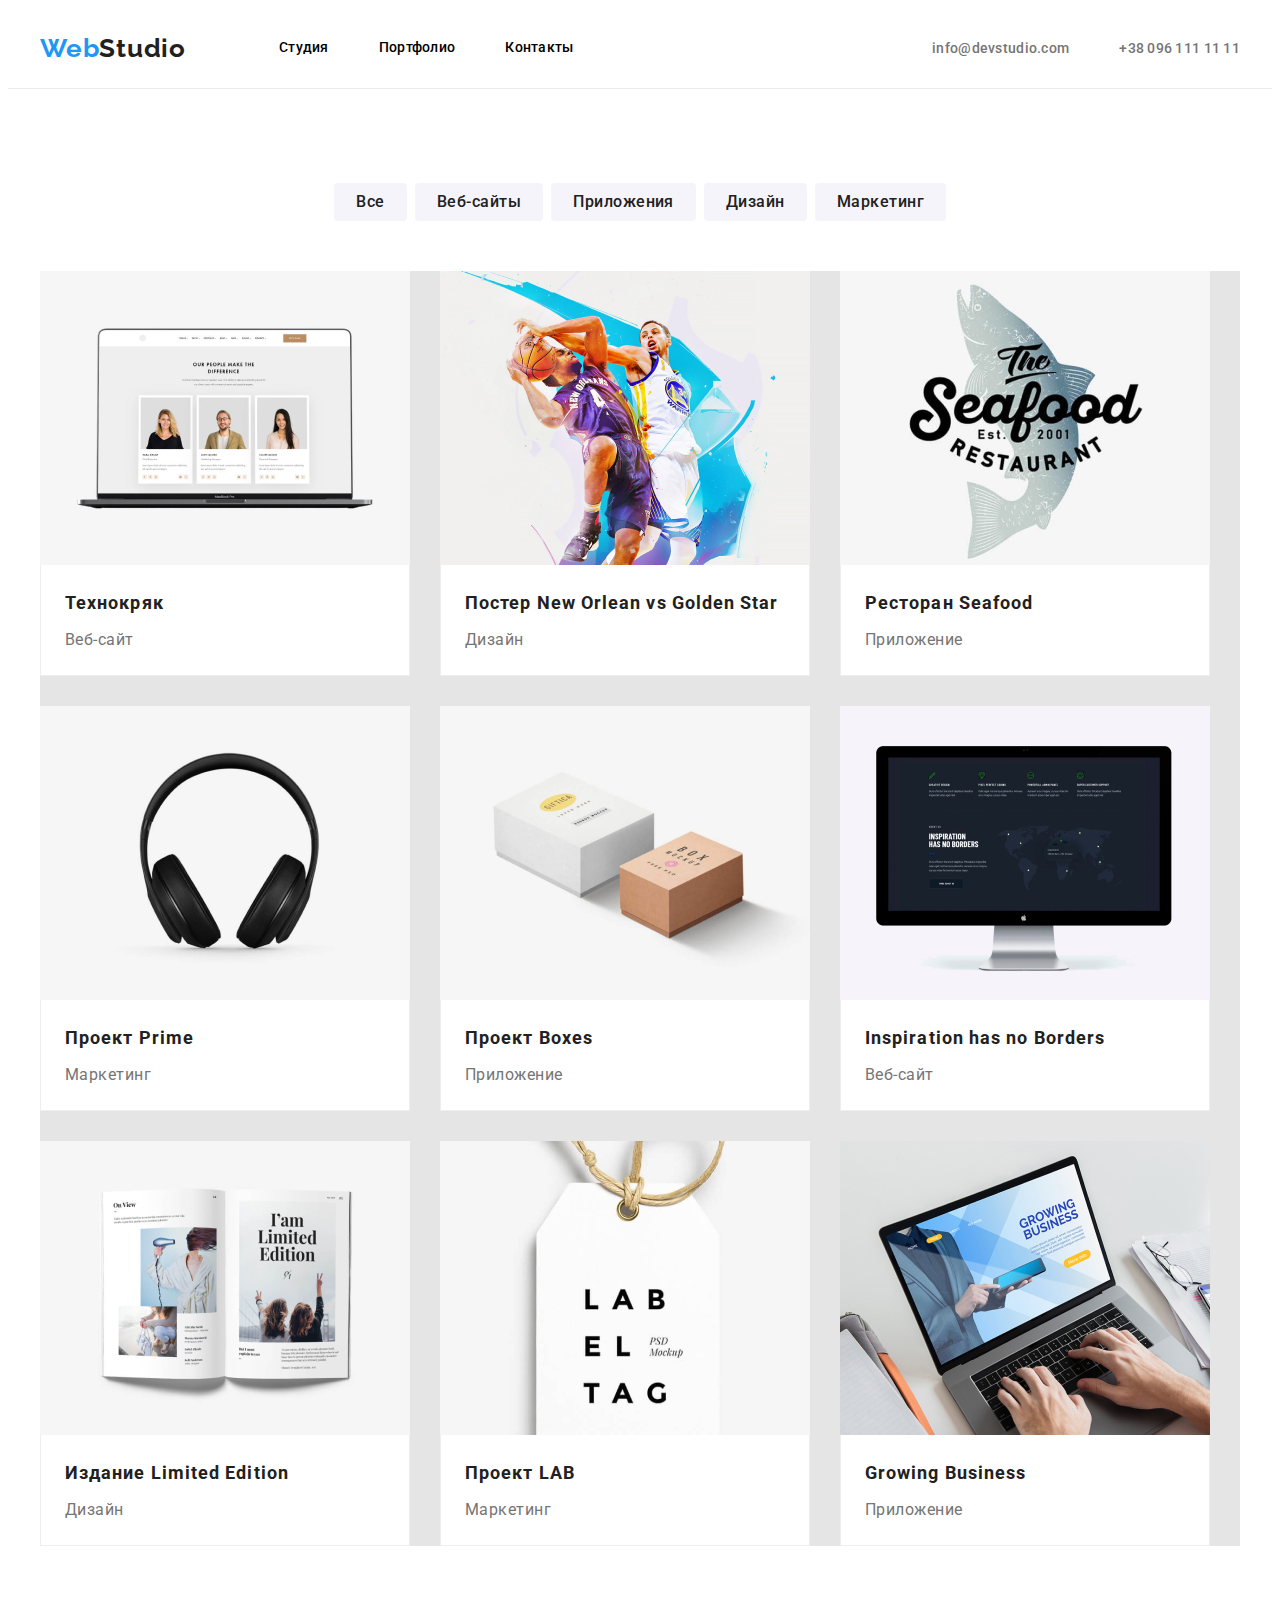
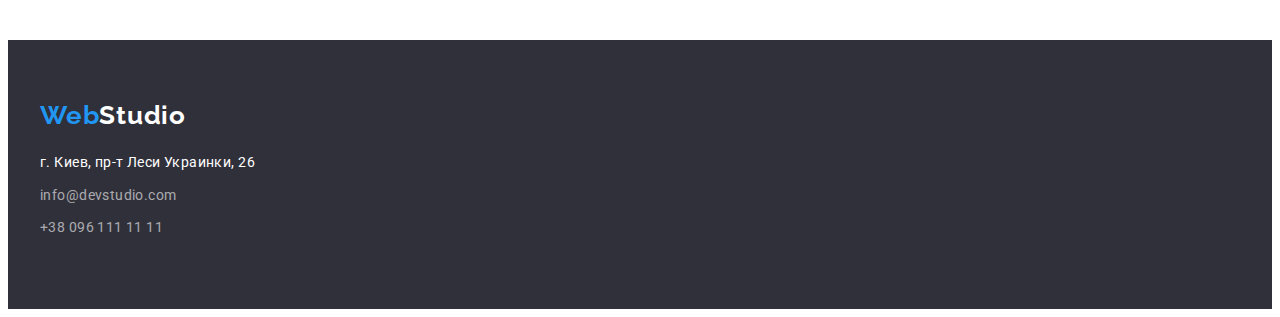
==== portfolio.html @ f7d84d04 "hw4" ====
<!DOCTYPE html>
<html lang="en">
<head>
    <meta charset="UTF-8">
    <meta http-equiv="X-UA-Compatible" content="IE=edge">
    <meta name="viewport" content="width=device-width, initial-scale=1.0">
    <title>Document</title>
    <link rel="preconnect" href="https://fonts.googleapis.com">
    <link rel="preconnect" href="https://fonts.gstatic.com" crossorigin>
    <link href="https://fonts.googleapis.com/css2?family=Raleway:wght@700&family=Roboto:wght@400;500;700;900&display=swap"
        rel="stylesheet">
<link rel="stylesheet" href="https://cdnjs.cloudflare.com/ajax/libs/modern-normalize/1.1.0/modern-normalize.min.css"
    integrity="sha512-wpPYUAdjBVSE4KJnH1VR1HeZfpl1ub8YT/NKx4PuQ5NmX2tKuGu6U/JRp5y+Y8XG2tV+wKQpNHVUX03MfMFn9Q=="
    crossorigin="anonymous" referrerpolicy="no-referrer" />

    <link rel="stylesheet" href="./css/style.css">
</head>
<body>
    <!-- Шапка сайта -->
<header class="header">
    <div class="container header-flex">
        <nav class="header-navigation">
            <a href="index.html" class="header-logo link"> Web<span class="header-studio">Studio</span> </a>
            <ul class="header-list list">
                <li class="header-item"> <a href="index.html" class="header-link link"> Студия</a></li>
                <li class="header-item"> <a href="portfolio.html" class="header-link link"> Портфолио</a></li>
                <li class="header-item"> <a href="" class="header-link link"> Контакты</a></li>
            </ul>
        </nav>
        <ul class="auth-nav list">
            <li class="header-item"> <a href="mailto:info@devstudio.com" class="header-mail link">info@devstudio.com
                </a></li>
            <li class="header-item"> <a href="tel:+380961111111" class="header-tel link">+38 096 111 11 11</a></li>
        </ul>
    </div>
</header>

    <!-- Основна частина -->
    <main>
        <section class="section portfolio">
            <div class="container">
                <ul class="portfolio-list list">
                    <li class="portfolio-item"> <button type="button" class="portfolio-btn">Все </button></li>
                    <li class="portfolio-item"> <button type="button" class="portfolio-btn">Веб-сайты </button> </li>
                    <li class="portfolio-item"><button type="button" class="portfolio-btn">Приложения </button> </li>
                    <li class="portfolio-item"><button type="button" class="portfolio-btn">Дизайн </button> </li>
                    <li class="portfolio-item"> <button type="button" class="portfolio-btn"> Маркетинг</button></li>
                </ul>
    
        <ul class="list projects-list">
            <li class="link projects-item"> 
                <img src="./image/img.jpg" alt="Технокряк" width="370">
                <div class="card">
                <h3 class="projects-title">Технокряк</h3>
                    <p class="projects-after-title">Веб-сайт</p> </div> </li>

            <li class="link projects-item"> 
                <img src="./image/img (2).jpg" alt="Постер" width="370">  
                <div class="card">
                <h3 class="projects-title"> Постер New Orlean vs Golden Star </h3> 
                    <p  class="projects-after-title"> Дизайн </p> </div> </li>
               
           
            <li class="link projects-item"> 
                <img src="./image/img (3).jpg" alt="Ресторан Seafood" width="370">
                <div class="card">
                <h3 class="projects-title">Ресторан Seafood</h3>
                    <p  class="projects-after-title">Приложение</p>  </div> </li>

             <li class="link projects-item"> 
                 <img src="./image/img (4).jpg" alt="Проект Prime" width="370">
                <div class="card">
               <h3 class="projects-title">Проект Prime</h3>
                    <p  class="projects-after-title">Маркетинг</p>  </div> </li>

            <li class="link projects-item"> 
                <img src="./image/img (5).jpg" alt="Проект Boxes" width="370">
                <div class="card">
              <h3 class="projects-title">Проект Boxes</h3>
                    <p  class="projects-after-title">Приложение</p>  </div> </li>

            <li class="link projects-item"> 
                <img src="./image/img (6).jpg" alt="Inspiration has no Borders" width="370">
                <div class="card">
             <h3 class="projects-title">Inspiration has no Borders</h3>
                    <p  class="projects-after-title">Веб-сайт</p> </div> </li>

            <li class="link projects-item"> 
                <img src="./image/img (7).jpg" alt="Издание Limited Edition" width="370">
                <div class="card">
             <h3 class="projects-title">Издание Limited Edition</h3>
                    <p  class="projects-after-title">Дизайн</p> </div> </li>

            <li class="link projects-item"> 
                <img src="./image/img (8).jpg" alt="Проект LAB" width="370">
                <div class="card">
              <h3 class="projects-title">Проект LAB</h3>
                    <p  class="projects-after-title">Маркетинг</p>  </div> </li>

            <li class="link projects-item"> 
                <img src="./image/img (9.jpg" alt="Growing Business" width="370">
                <div class="card">
            <h3 class="projects-title">Growing Business</h3>
                    <p  class="projects-after-title">Приложение</p> </div> </li>
                </ul>
          </div>
      </section>
  </main>
  
         
    <!-- Футер-->
    <footer class="footer">
        <div class="container">
            <a href="index.html" class="footer-logo link"> Web<span class="footer-studio">Studio</span> </a>
            <address class="address">
                <ul class="address-list list">
                    <li class="address-item"> <a href="" class="address-link link"> г. Киев, пр-т Леси Украинки, 26 </a>
                    </li>
                    <li class="address-item"> <a href="mailto:info@devstudio.com"
                            class="address-mail-link link">info@devstudio.com</a></li>
                    <li class="address-item"> <a href="tel:+380961111111" class="address-tel-link link">+38 096 111 11
                            11</a></li>
                </ul>
            </address>
        </div>
    
    </footer>
</body>
</html>
---- css/style.css ----
:root {
    --main-title-color: #ffffff;
    --second-title-color: #212121;
    --third-title-color: #757575;
    --main-text-color: #757575;
    --second-text-color: color: rgba(255, 255, 255, 0.6);
    --third-text-color: #212121;
    --accent-color: #2196F3;
    --main-btn-color:#FFFFFF;
    --second-btn-color: #212121;
    --header-text-color:  #212121;
}

body {
    font-family: Roboto; 
    color: #E5E5E5;
}

.container {
     width: 1200px;
     margin-left: auto;
     margin-right: auto;
     padding-left: 15px;
      padding-right: 15px;
}
h1, h2, h3, p, ul{
    margin: 0;
}

.list {
list-style: none;
padding: 0cm;
}

.link {
    text-decoration: none;
}

.visually-hidden {
 position: absolute;
  white-space: nowrap;
  width: 1px;
  height: 1px;
  overflow: hidden;
  border: 0;
  padding: 0;
  clip: rect(0 0 0 0);
  clip-path: inset(50%);
  margin: -1px;
}

img {
  display: block;
  max-width: 100%;
  height: auto;
}


/*/////////// HEADER//////////// */
.header {
    background: #FFFFFF;
    border-bottom: 1px solid #ececec;
}
.header-flex {
     display: flex;
     align-items: center;
    justify-content: center;
}  
.header-list {
     display: flex;
     margin-left: 93px;
}
.header-navigation{
    display: flex;
    align-items: center;
}
.header-list .header-item + .header-item {
  margin-left: 50px;
}

.auth-nav {
  display: flex;
  margin-left: auto;
}
.auth-nav .header-item + .header-item {
  margin-left: 50px;
}

.header-logo {
  font-family: Raleway;
  font-weight: bold;
  font-size: 26px;
  line-height: 1.19;
  letter-spacing: 0.03em;
  color: var(--accent-color);
}
.header-studio {
  font-family: Raleway;
  font-weight: bold;
  font-size: 26px;
  line-height: 1.19;
  letter-spacing: 0.03em;
  color: var(--second-title-color);
}
.header-link {
     display: block;
     padding-top: 32px;
     padding-bottom: 32px;
     font-weight: 500;
     font-size: 14px;
     line-height: 1.14;
     letter-spacing: 0.02em;
     color: black;  
}

.header-link:hover,
.header-link:focus {
    color: var(--accent-color);
}
.header-mail:hover,
.header-mail:focus{
    color: var(--accent-color);
}
.header-tel:hover,
.header-tel:focus{
  color: var(--accent-color);
}
.header-mail, .header-tel {
    font-weight: 500;
    font-size: 14px;
    line-height: 1.14;
    letter-spacing: 0.02em;
    color: var(--main-text-color);
} 
/* /////////////////////   HERO   /////////// */
 .hero {
     padding-top: 200px;
     padding-bottom: 200px;
    background-color: #2F303A;
 }
 .hero-content {
     text-align: center;
 }
 .hero-title {
     margin-top: 0;
     margin-bottom: 30px;
    font-weight: 900;
    font-size: 44px;
    line-height: 1.36;
    color: var(--main-title-color);
 }

 .hero-btn {
      border: none;
     height: 50px;
     min-width: 200px;
     cursor: pointer;
     font-family: inherit;
     font-weight: 500;
     font-size: 16px;
     line-height: 1.88;
     text-align: center;
     letter-spacing: 0.06em;
     color: white;
     background: #2196f3;
     box-shadow: 0px 4px 4px rgba(0, 0, 0, 0.15);
     border-radius: 4px;
 }
 .hero-btn:hover,
 .hero-btn:focus {
    font-weight: 500;
    font-size: 16px;
    line-height: 1.88;
    text-align: center;
    letter-spacing: 0.06em;
    color: #ffffff;
    background: #188ce8;
    box-shadow: 0px 3px 1px rgba(0, 0, 0, 0.1), 0px 1px 2px rgba(0, 0, 0, 0.08),
    0px 2px 2px rgba(0, 0, 0, 0.12);
    border-radius: 4px;
 }

/* ------------------benefits---------- */

.benefits {
    padding-top: 94px;
    padding-bottom: 47px;
    background: white;
}
.benefits-list{
    display: flex;
}
.benefits-item-title {
    width: 270px;
    margin-bottom: 10px;
    font-weight: 700;
    font-size: 14px;
    line-height: 1.14;
    color: var(--second-title-color);
}

.benefits-text {
    font-weight: 400;
    font-size: 14px;
    line-height: 1.71;
    color: var(--third-title-color);
}
.benefits-item + .benefits-item {
  margin-left: 30px;
}

/* /////////////products///////// */
.products{
    padding-top: 47px;
    padding-bottom: 94px;
}
.products-title {
    text-transform: none;
    font-weight: 700;
    font-size: 36px;
    line-height: 1.17;
    color: var(--second-title-color);
    margin-bottom: 50px;
}
.products-list {
  display: flex;
}
.products-list .products-item + .products-item {
  margin-left: 30px;
}


/* ///////////////OUR TEAM///////// */

.team {
    background: #F5F4FA;
    padding-bottom: 94px;
    padding-top: 94px;
}
.team-list{
    display: flex;
}
.card-team{
     padding-top: 30px;
     padding-bottom: 30px;
}
.team-list .team-item + .team-item {
  margin-left: 30px;
}
.team-item {
  background: #ffffff;
  box-shadow: 0px 1px 3px rgba(0, 0, 0, 0.12), 0px 1px 1px rgba(0, 0, 0, 0.14),
    0px 2px 1px rgba(0, 0, 0, 0.2);
  border-radius: 0px 0px 4px 4px;
}

.team-title {
    margin-bottom: 50px;
    font-weight: 700;
    font-size: 36px;
    line-height: 1.17; 
    text-align: center;
    letter-spacing: 0.03em;
   color:var(--second-title-color);
}
.team-name {
    margin-bottom: 10px;
    font-weight: 500;
    font-size: 16px;
    line-height: 1.19;
    line-height: 1.19;
    text-align: center;
    letter-spacing: 0.03em;
    color: var(--second-title-color);
}
.team-work-position {
    font-weight: 400;
    font-size: 16px;
    line-height: 1.19;
    text-align: center;
    letter-spacing: 0.03em;
    color: var(--third-title-color);
}

/* ////////// footer//////////*/
.footer {
  padding-top: 60px;
  padding-bottom: 60px;
  background-color: #2F303A
}
.footer-logo {
  font-family: Raleway;
  font-weight: bold;
  font-size: 26px;
  line-height: 1.19;
  letter-spacing: 0.03em;
  color: var(--accent-color);
}
.footer-studio {
  font-family: Raleway;
  font-weight: bold;
  font-size: 26px;
  line-height: 1.19;
  letter-spacing: 0.03em;
  color: white;
}
.address {
  margin-top: 20px;
  font-style: normal;
}
.address-item {
  margin-bottom: 9px;
}
.address-link {
  font-weight: normal;
  font-size: 14px;
  line-height: 1.71;
  letter-spacing: 0.03em;
  color: #ffffff;
}
.address-mail-link {
  font-weight: normal;
  font-size: 14px;
  line-height: 1.71;
  letter-spacing: 0.03em;
  color: rgba(255, 255, 255, 0.6);
}
.address-tel-link {
  font-weight: normal;
  font-size: 14px;
  line-height: 1.71;
  letter-spacing: 0.03em;
  color: rgba(255, 255, 255, 0.6);
}
.address-mail-link:hover,
.address-mail-link:focus,
.address-tel-link:hover,
.address-tel-link:focus {
  color: var(--accent-color);
}


/* ----------------PORTFOLIO----- */
.portfolio {
  padding-top: 94px;
  padding-bottom: 94px;
}
.portfolio-list{
  display: flex;
  justify-content: center;
  margin-bottom: 50px;
}
.portfolio-list .portfolio-item + .portfolio-item {
  margin-left: 8px;
}
.portfolio-btn {
     display: inline-block;
     cursor: pointer;
     font-family: inherit;
     height: 38px;
     min-width: 73px;
     padding: 6px 22px;
      border: 0;
     font-weight: 500;
     font-size: 16px;
     line-height: 1.63;
     text-align: center;
     letter-spacing: 0.03em;
     color: var(--second-title-color);
     background: #f5f4fa;;
     border-radius: 4px; 
}

.portfolio-btn:hover,
.portfolio-btn:focus {
  font-weight: 500;
  font-size: 16px;
  line-height: 1.63;
  text-align: center;
  letter-spacing: 0.03em;
  color: #ffffff;
  background: #2196f3;
  box-shadow: 0px 3px 1px rgba(0, 0, 0, 0.1), 0px 1px 2px rgba(0, 0, 0, 0.08),
    0px 2px 2px rgba(0, 0, 0, 0.12);
  border-radius: 4px;
}

/* projects */

.projects-list {
     background: #E5E5E5;
     display: flex;
     flex-wrap: wrap;
}
.projects-item + .projects-item {
  margin-left: 30px;
}
.projects-item:nth-child(3n + 1) {
  margin-left: 0;
}
.projects-item {
  margin-bottom: 30px;
  width: 370px;
  box-sizing: border-box;
}
.projects-item:nth-last-child(-n + 3) {
  margin-bottom: 0;
}  

.projects-title {
    margin-bottom: 4px;

    font-weight: bold;
    font-size: 18px;
    line-height: 2;
    letter-spacing: 0.06em;
    color: var(--second-title-color);
}
.projects-after-title {
     font-weight: normal;
     font-size: 16px;
     line-height: 1.87;
     letter-spacing: 0.03em;
     color: var(--third-title-color);
}

.card {
  padding: 20px 24px;
  background: #ffffff;
  border: 1px solid #eeeeee;
  border-top: none;
}
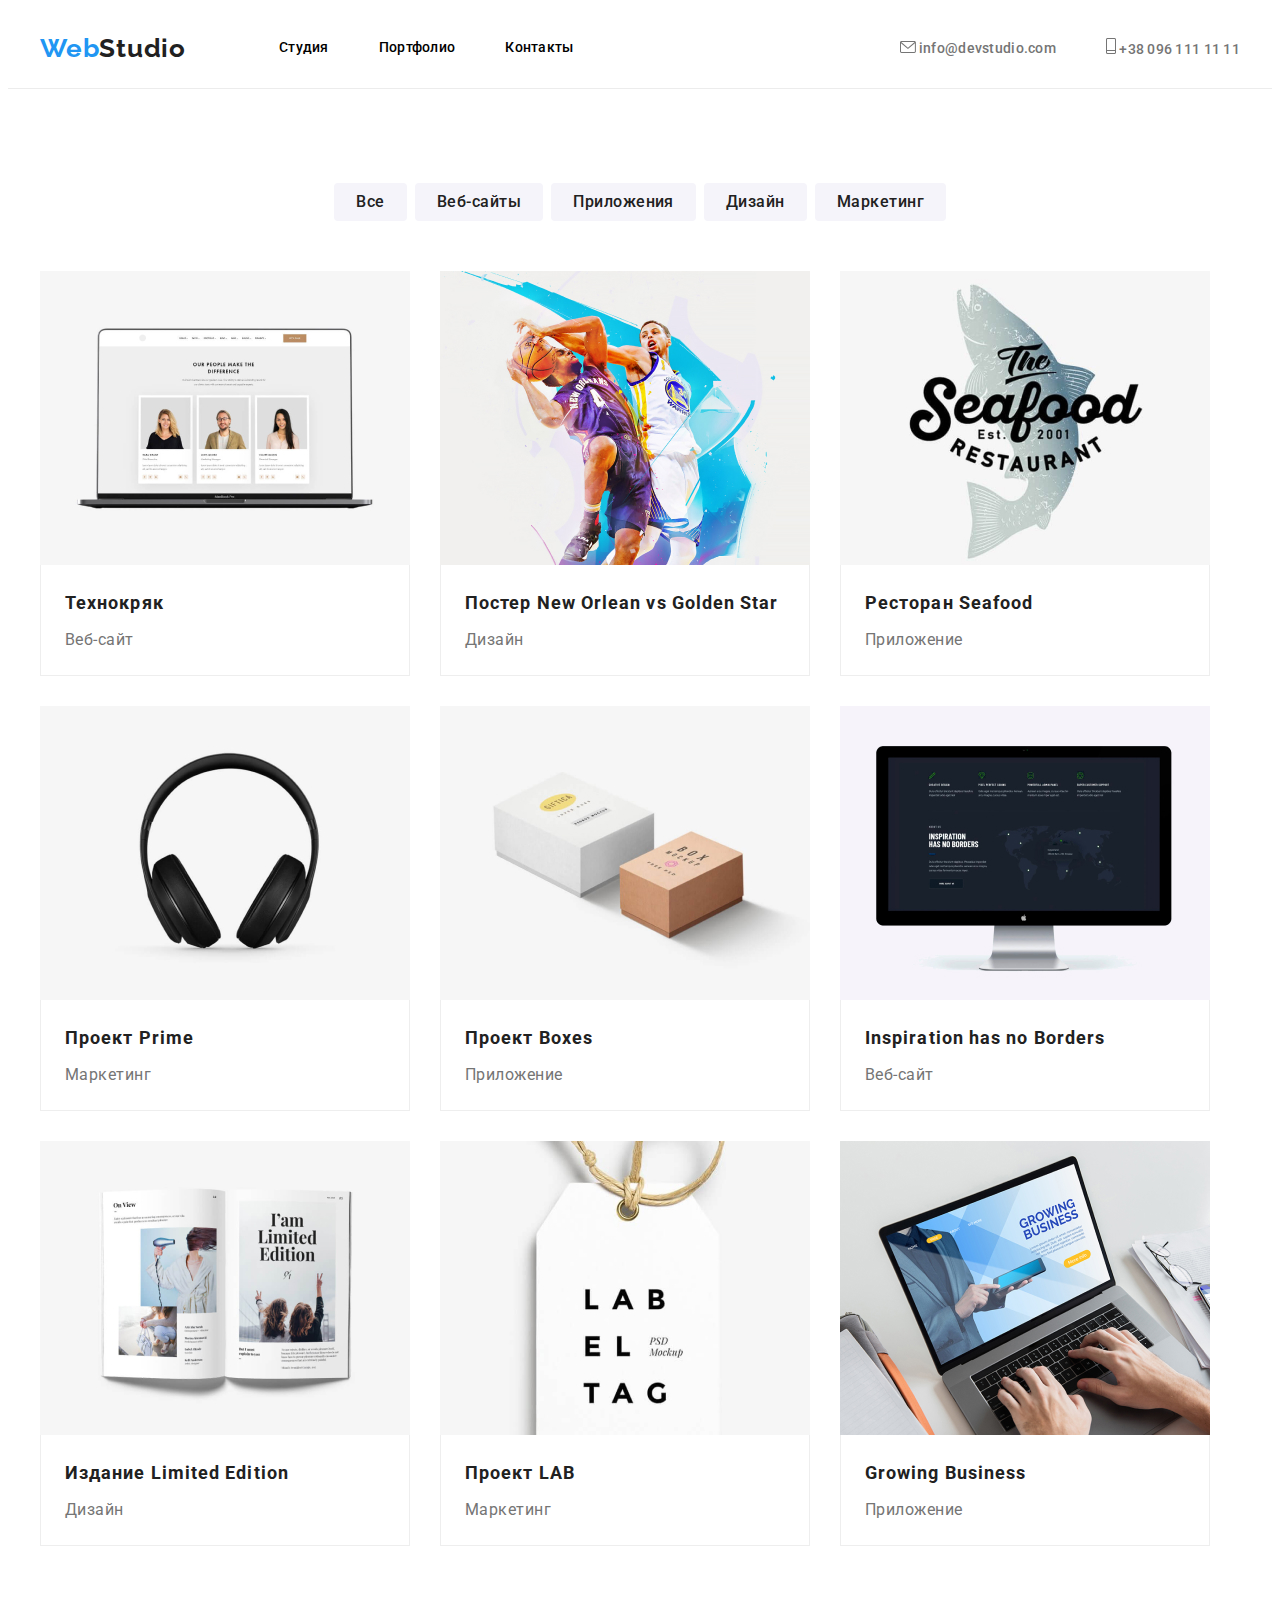
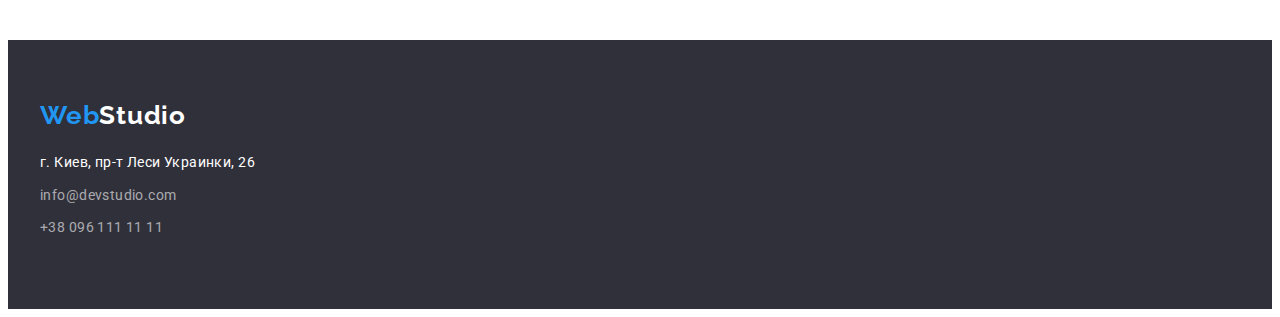
==== commit 9e158df5: "hw4" ====
--- a/portfolio.html
+++ b/portfolio.html
@@ -28,9 +28,17 @@
             </ul>
         </nav>
         <ul class="auth-nav list">
-            <li class="header-item"> <a href="mailto:info@devstudio.com" class="header-mail link">info@devstudio.com
+            <li class="header-item"> <a href="mailto:info@devstudio.com" class="header-mail link">
+                <svg class="envelope-icon" width="16px" height="12px">
+                    <use href="./image/symbol-defs.svg#envelope"></use>
+                </svg>
+                info@devstudio.com
                 </a></li>
-            <li class="header-item"> <a href="tel:+380961111111" class="header-tel link">+38 096 111 11 11</a></li>
+            <li class="header-item"> <a href="tel:+380961111111" class="header-tel link">
+                <svg class="tel-icon" width="10px" height="16px">
+                    <use href="./image/symbol-defs.svg#smartfon"></use>
+                </svg>
+                +38 096 111 11 11</a></li>
         </ul>
     </div>
 </header>
--- a/css/style.css
+++ b/css/style.css
@@ -125,6 +125,13 @@
 .header-tel:focus{
   color: var(--accent-color);
 }
+.envelope-icon {
+  fill: currentColor;
+}
+.tel-icon {
+  fill: currentColor;
+}
+
 .header-mail, .header-tel {
     font-weight: 500;
     font-size: 14px;
@@ -132,11 +139,25 @@
     letter-spacing: 0.02em;
     color: var(--main-text-color);
 } 
+
+
 /* /////////////////////   HERO   /////////// */
  .hero {
+     height: 600px;
+     max-width: 1600px;
+     margin-left: auto;
+     margin-right: auto;
      padding-top: 200px;
      padding-bottom: 200px;
-    background-color: #2F303A;
+     background-color: #2F303A;
+     background-image: linear-gradient(
+      to right,
+      rgba(47, 48, 58, 0.4),
+      rgba(47, 48, 58, 0.4)),
+      url(../image/Fon.jpg);
+     background-size: cover;
+    background-position: center;
+
  }
  .hero-content {
      text-align: center;
@@ -190,6 +211,40 @@
 .benefits-list{
     display: flex;
 }
+
+.benefits-item::before {
+  display: block;
+  content: " ";
+  height: 120px;
+  background-size: contain;
+  background-repeat: no-repeat;
+  background-position: center;
+  background: #f5f4fa;
+  border-radius: 4px;
+  margin-bottom: 30px;
+}
+.icon-antenna::before {
+  background-image: url(../image/Icons/antenna.svg);
+  background-repeat: no-repeat;
+  background-position: center;
+}
+.icon-clock::before {
+  background-image: url(../image/Icons/clock.svg);
+  background-repeat: no-repeat;
+  background-position: center;
+}
+.icon-diagram::before {
+  background-image: url(../image/Icons/diagram.svg);
+  background-repeat: no-repeat;
+  background-position: center;
+}
+.icon-astronaut::before {
+  background-image: url(../image/Icons/astronaut.svg);
+  background-repeat: no-repeat;
+  background-position: center;
+}
+
+
 .benefits-item-title {
     width: 270px;
     margin-bottom: 10px;
@@ -280,8 +335,77 @@
     text-align: center;
     letter-spacing: 0.03em;
     color: var(--third-title-color);
-}
-
+    margin-bottom: 16px;
+}
+.team-social-list{
+  display: flex;
+  margin-left: 30px;
+  margin-right: 30px;
+  justify-content: space-between;
+}
+
+.team-social-item +.team-social-item {
+margin-left: 10px;
+}
+
+.team-link {
+   width: 44px;
+  height: 44px;
+  background: #FFFFFF;
+  border-radius: 50%;
+  display: inline-block;
+  align-items: center;
+  justify-content: center;
+  padding: 12px 12px;
+}
+.team-link:hover,
+.team-link:focus {
+   fill: #ffffff;
+   background: var(--accent-color);
+   cursor: pointer;
+}
+.team-icon {
+ fill: #AFB1B8;
+}
+.team-icon:hover,
+.team-icon:focus {
+    fill: var(--main-title-color);
+  }
+/* //////////////CLIENTS//////////////// */
+.clients {
+  padding-top: 94px;
+  padding-bottom: 94px;
+}
+.clients-title {
+ margin-bottom: 50px;
+ font-style: normal;
+ font-weight: 700;
+ font-size: 36px;
+ line-height: 1.17;
+ text-align: center;
+ letter-spacing: 0.03em;
+ color: var(--second-title-color);
+}
+.client-list {
+  display: flex;
+  justify-content: space-between;
+}
+.client-item +.client-item {
+  margin-left: 30px;
+}
+.client-link {
+  display: inline-block;
+  color: #AFB1B8;
+  border: 1px solid #AFB1B8;
+}
+.client-link:hover,
+.client-link:focus {
+ color: var(--accent-color);
+ border: 1px solid var(--accent-color);
+}
+.client-icon {
+  fill: currentColor;
+}
 /* ////////// footer//////////*/
 .footer {
   padding-top: 60px;
@@ -388,7 +512,7 @@
 /* projects */
 
 .projects-list {
-     background: #E5E5E5;
+     background:white;
      display: flex;
      flex-wrap: wrap;
 }
@@ -426,7 +550,7 @@
 
 .card {
   padding: 20px 24px;
-  background: #ffffff;
+  background: white;
   border: 1px solid #eeeeee;
   border-top: none;
 }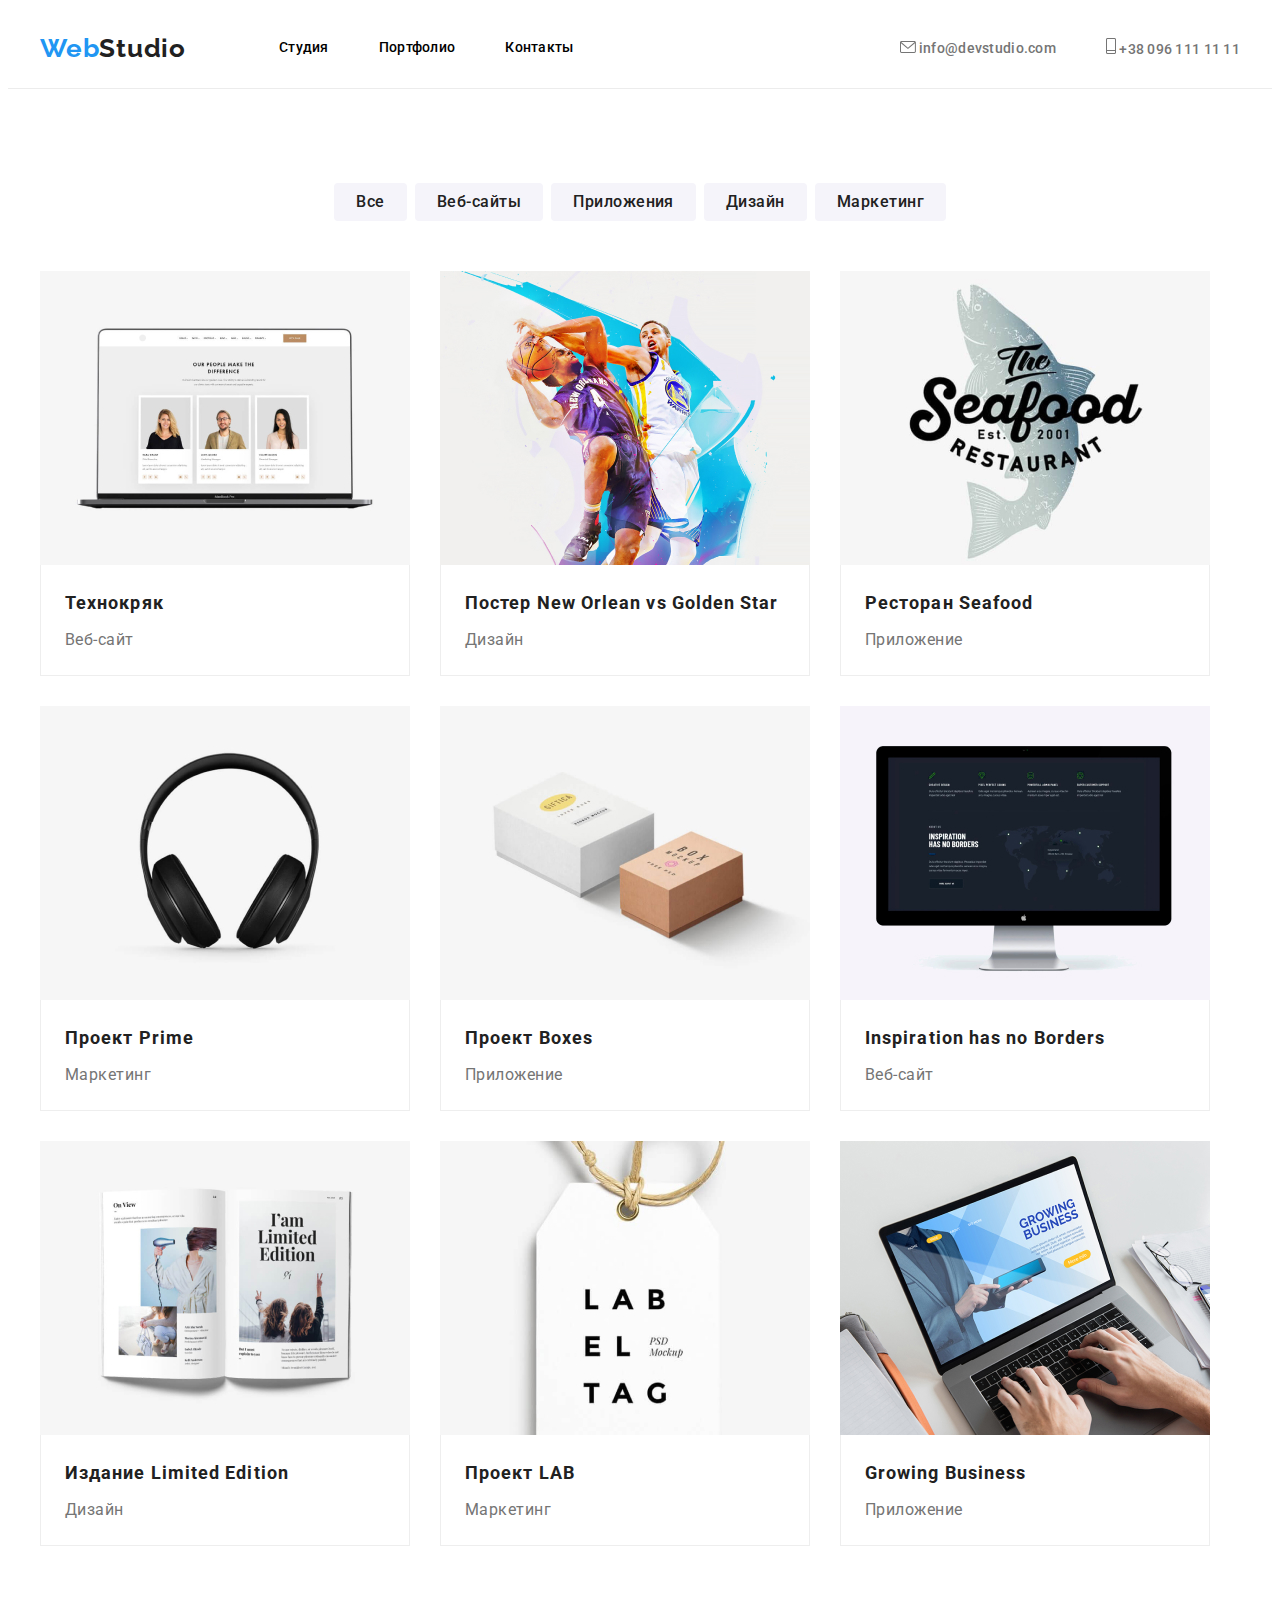
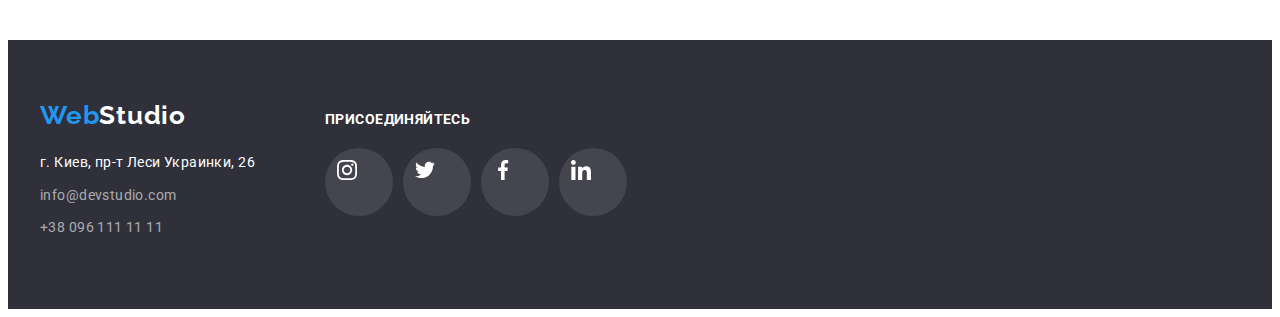
==== commit 095df044: "hw4" ====
--- a/portfolio.html
+++ b/portfolio.html
@@ -118,7 +118,8 @@
          
     <!-- Футер-->
     <footer class="footer">
-        <div class="container">
+        <div class="container footer-flex">
+            <div class="adress-menu">
             <a href="index.html" class="footer-logo link"> Web<span class="footer-studio">Studio</span> </a>
             <address class="address">
                 <ul class="address-list list">
@@ -131,6 +132,40 @@
                 </ul>
             </address>
         </div>
+        <div class="social-menu">
+            <h3 class="footer-social-title"> Присоединяйтесь</h3>
+            <ul class="footer-social-list list">
+                <li class="footer-social-item">
+                    <a href="" class="footer-social-link">
+                        <svg class="footer-icon" width="20px" height="20px">
+                            <use href="./image/icons.svg#instagram"></use>
+                        </svg>
+                    </a>
+                </li>
+                <li class="footer-social-item">
+                    <a href="" class="footer-social-link">
+                        <svg class="footer-icon" width="20px" height="20px">
+                            <use href="./image/icons.svg#twitter"></use>
+                        </svg>
+                    </a>
+                </li>
+                <li class="footer-social-item">
+                    <a href="" class="footer-social-link">
+                        <svg class="footer-icon" width="20px" height="20px">
+                            <use href="./image/icons.svg#facebook"></use>
+                        </svg>
+                    </a>
+                </li>
+                <li class="footer-social-item">
+                    <a href="" class="footer-social-link">
+                        <svg class="footer-icon" width="20px" height="20px">
+                            <use href="./image/icons.svg#linkedin"></use>
+                        </svg>
+                    </a>
+                </li>
+            </ul>
+        </div>
+    </div>
     
     </footer>
 </body>
--- a/css/style.css
+++ b/css/style.css
@@ -351,7 +351,7 @@
 .team-link {
    width: 44px;
   height: 44px;
-  background: #FFFFFF;
+  background: #AFB1B8;
   border-radius: 50%;
   display: inline-block;
   align-items: center;
@@ -365,7 +365,7 @@
    cursor: pointer;
 }
 .team-icon {
- fill: #AFB1B8;
+ fill: currentColor;
 }
 .team-icon:hover,
 .team-icon:focus {
@@ -406,6 +406,7 @@
 .client-icon {
   fill: currentColor;
 }
+
 /* ////////// footer//////////*/
 .footer {
   padding-top: 60px;
@@ -463,7 +464,49 @@
   color: var(--accent-color);
 }
 
-
+.social-menu {
+  margin-left: 70px;
+}
+.footer-social-title {
+  margin-bottom: 20px;
+  font-style: normal;
+  font-weight: bold;
+  font-size: 14px;
+  line-height: 1.14;
+  letter-spacing: 0.03em;
+  text-transform: uppercase;
+  color: #FFFFFF;
+}
+.footer-social-list {
+  display: flex;
+  max-width: 206px;
+  justify-content: space-between;
+}
+.footer-social-item +.footer-social-item {
+  margin-left: 10px;
+}
+.footer-social-link {
+  display: inline-block;
+  width: 44px;
+  height: 44px;
+  padding: 12px 12px;
+  border-radius: 50%;
+  color: #FFFFFF;
+  background: rgba(255, 255, 255, 0.1);
+}
+.footer-social-link:hover,
+.footer-social-link:focus {
+ background: var(--accent-color);
+  color: var(--main-title-color);
+  cursor: pointer;
+}
+.footer-icon {
+  fill: currentColor;
+}
+.footer-flex {
+  display: flex;
+  align-items: baseline;
+}
 /* ----------------PORTFOLIO----- */
 .portfolio {
   padding-top: 94px;
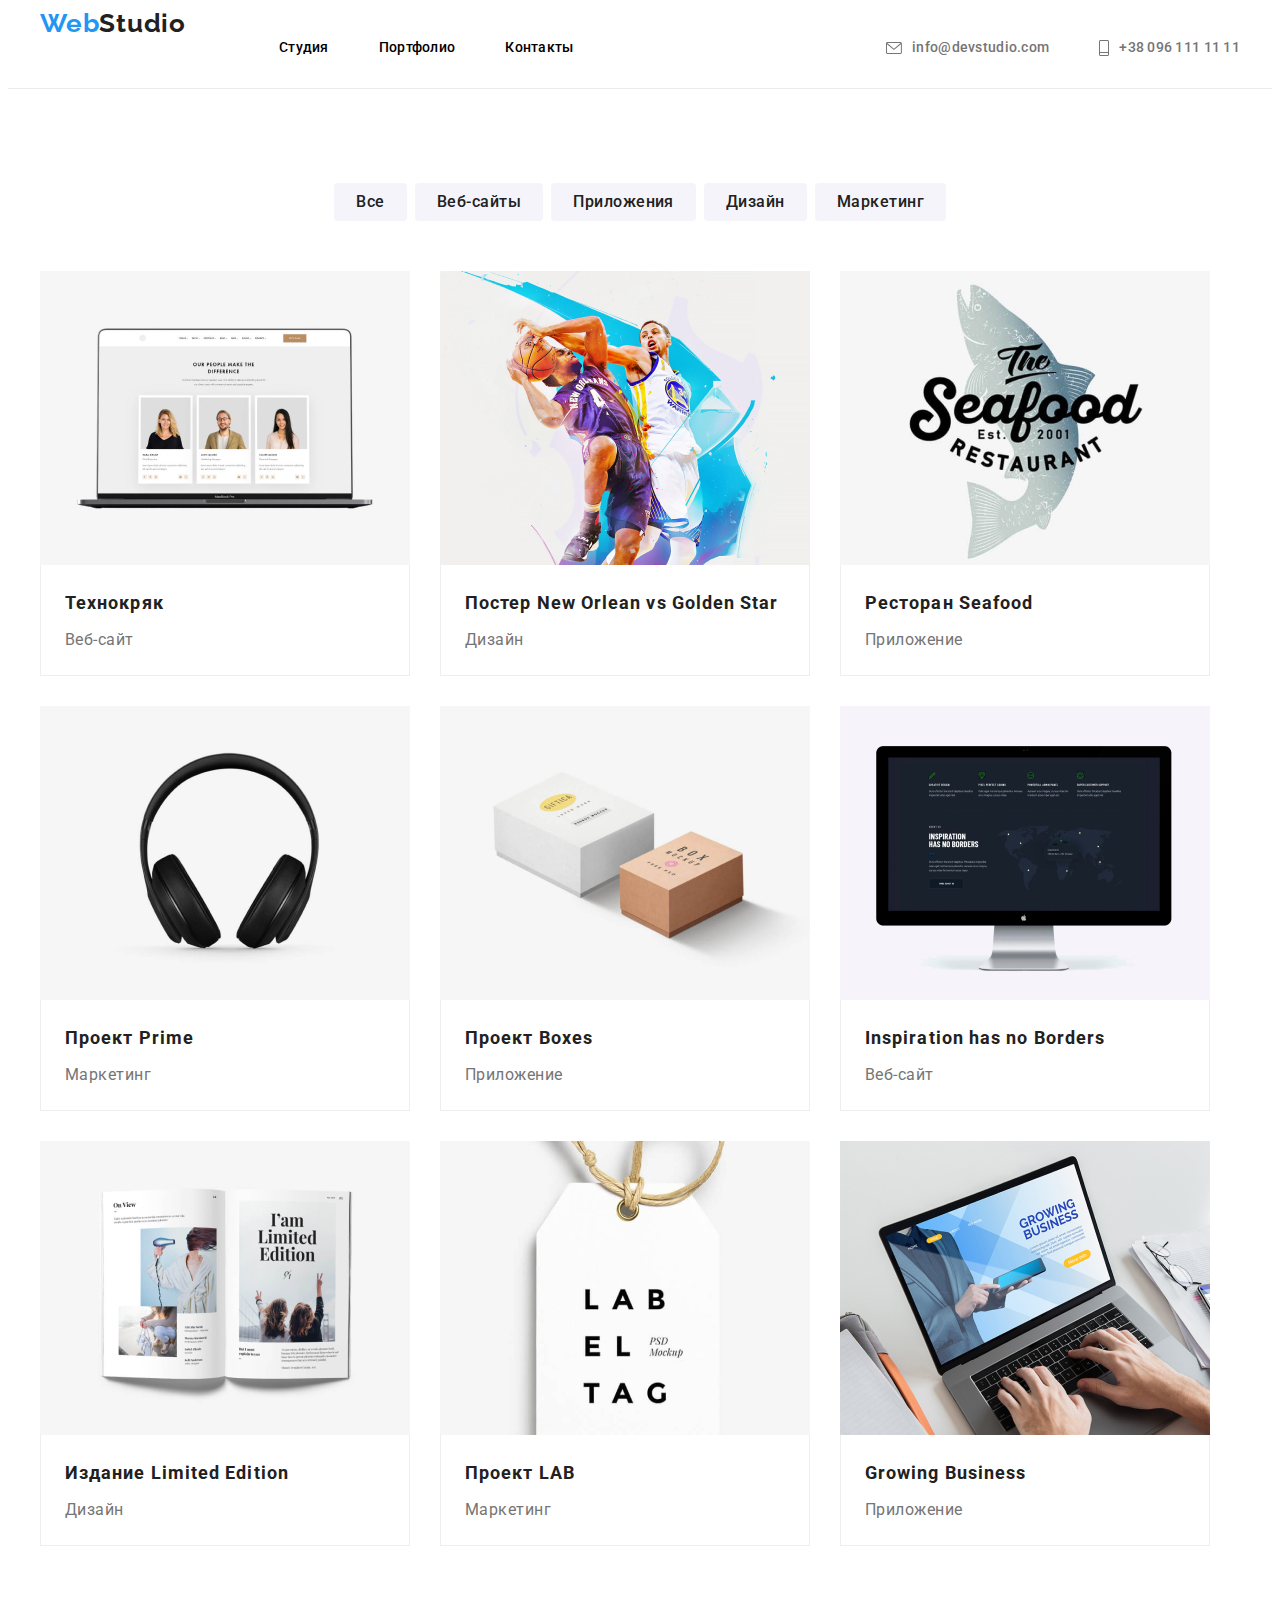
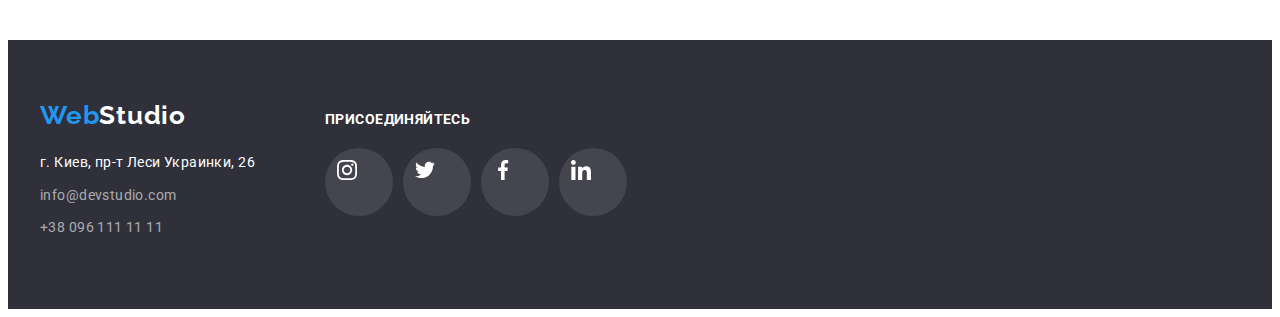
==== commit b0919f7e: "hw4" ====
--- a/portfolio.html
+++ b/portfolio.html
@@ -54,13 +54,13 @@
                     <li class="portfolio-item"><button type="button" class="portfolio-btn">Дизайн </button> </li>
                     <li class="portfolio-item"> <button type="button" class="portfolio-btn"> Маркетинг</button></li>
                 </ul>
-    
+  
         <ul class="list projects-list">
-            <li class="link projects-item"> 
+            <li class="projects-item"> 
                 <img src="./image/img.jpg" alt="Технокряк" width="370">
                 <div class="card">
                 <h3 class="projects-title">Технокряк</h3>
-                    <p class="projects-after-title">Веб-сайт</p> </div> </li>
+                    <p class="projects-after-title">Веб-сайт</p></div></li>
 
             <li class="link projects-item"> 
                 <img src="./image/img (2).jpg" alt="Постер" width="370">  
@@ -70,43 +70,43 @@
                
            
             <li class="link projects-item"> 
-                <img src="./image/img (3).jpg" alt="Ресторан Seafood" width="370">
+                <img  src="./image/img (3).jpg" alt="Ресторан Seafood" width="370">
                 <div class="card">
                 <h3 class="projects-title">Ресторан Seafood</h3>
                     <p  class="projects-after-title">Приложение</p>  </div> </li>
 
              <li class="link projects-item"> 
-                 <img src="./image/img (4).jpg" alt="Проект Prime" width="370">
+                 <img  src="./image/img (4).jpg" alt="Проект Prime" width="370">
                 <div class="card">
                <h3 class="projects-title">Проект Prime</h3>
                     <p  class="projects-after-title">Маркетинг</p>  </div> </li>
 
             <li class="link projects-item"> 
-                <img src="./image/img (5).jpg" alt="Проект Boxes" width="370">
+                <img  src="./image/img (5).jpg" alt="Проект Boxes" width="370">
                 <div class="card">
               <h3 class="projects-title">Проект Boxes</h3>
                     <p  class="projects-after-title">Приложение</p>  </div> </li>
 
             <li class="link projects-item"> 
-                <img src="./image/img (6).jpg" alt="Inspiration has no Borders" width="370">
+                <img  src="./image/img (6).jpg" alt="Inspiration has no Borders" width="370">
                 <div class="card">
              <h3 class="projects-title">Inspiration has no Borders</h3>
                     <p  class="projects-after-title">Веб-сайт</p> </div> </li>
 
             <li class="link projects-item"> 
-                <img src="./image/img (7).jpg" alt="Издание Limited Edition" width="370">
+                <img   src="./image/img (7).jpg" alt="Издание Limited Edition" width="370">
                 <div class="card">
              <h3 class="projects-title">Издание Limited Edition</h3>
                     <p  class="projects-after-title">Дизайн</p> </div> </li>
 
             <li class="link projects-item"> 
-                <img src="./image/img (8).jpg" alt="Проект LAB" width="370">
+                <img   src="./image/img (8).jpg" alt="Проект LAB" width="370">
                 <div class="card">
               <h3 class="projects-title">Проект LAB</h3>
                     <p  class="projects-after-title">Маркетинг</p>  </div> </li>
 
             <li class="link projects-item"> 
-                <img src="./image/img (9.jpg" alt="Growing Business" width="370">
+                <img  src="./image/img (9.jpg" alt="Growing Business" width="370">
                 <div class="card">
             <h3 class="projects-title">Growing Business</h3>
                     <p  class="projects-after-title">Приложение</p> </div> </li>
--- a/css/style.css
+++ b/css/style.css
@@ -17,11 +17,11 @@
 }
 
 .container {
-     width: 1200px;
-     margin-left: auto;
-     margin-right: auto;
-     padding-left: 15px;
-      padding-right: 15px;
+   width: 1200px;
+   margin-left: auto;
+   margin-right: auto;
+   padding-left: 15px;
+  padding-right: 15px;
 }
 h1, h2, h3, p, ul{
     margin: 0;
@@ -64,15 +64,15 @@
 .header-flex {
      display: flex;
      align-items: center;
-    justify-content: center;
+     justify-content: center;
 }  
 .header-list {
      display: flex;
+     align-items: center;
      margin-left: 93px;
 }
 .header-navigation{
-    display: flex;
-    align-items: center;
+   display: flex;
 }
 .header-list .header-item + .header-item {
   margin-left: 50px;
@@ -127,11 +127,18 @@
 }
 .envelope-icon {
   fill: currentColor;
+  margin-right: 10px;
+
 }
 .tel-icon {
   fill: currentColor;
-}
-
+  margin-right: 10px;
+}
+.header-mail,
+.header-tel {
+display: flex;
+align-items: center;
+}
 .header-mail, .header-tel {
     font-weight: 500;
     font-size: 14px;
@@ -152,11 +159,11 @@
      background-color: #2F303A;
      background-image: linear-gradient(
       to right,
-      rgba(47, 48, 58, 0.4),
+      rgba(80, 82, 105, 0.4),
       rgba(47, 48, 58, 0.4)),
       url(../image/Fon.jpg);
      background-size: cover;
-    background-position: center;
+     background-position: center;
 
  }
  .hero-content {
@@ -246,6 +253,7 @@
 
 
 .benefits-item-title {
+  text-transform: uppercase;
     width: 270px;
     margin-bottom: 10px;
     font-weight: 700;
@@ -270,6 +278,7 @@
     padding-bottom: 94px;
 }
 .products-title {
+    text-align: center;
     text-transform: none;
     font-weight: 700;
     font-size: 36px;
@@ -349,28 +358,26 @@
 }
 
 .team-link {
-   width: 44px;
+  width: 44px;
   height: 44px;
-  background: #AFB1B8;
-  border-radius: 50%;
+  color: #AFB1B8;
+  border-radius:  50%;
   display: inline-block;
   align-items: center;
   justify-content: center;
   padding: 12px 12px;
 }
+
 .team-link:hover,
 .team-link:focus {
-   fill: #ffffff;
+   color: var(--main-title-color);
    background: var(--accent-color);
    cursor: pointer;
 }
 .team-icon {
  fill: currentColor;
 }
-.team-icon:hover,
-.team-icon:focus {
-    fill: var(--main-title-color);
-  }
+
 /* //////////////CLIENTS//////////////// */
 .clients {
   padding-top: 94px;
@@ -496,7 +503,7 @@
 }
 .footer-social-link:hover,
 .footer-social-link:focus {
- background: var(--accent-color);
+  background: var(--accent-color);
   color: var(--main-title-color);
   cursor: pointer;
 }
@@ -555,9 +562,9 @@
 /* projects */
 
 .projects-list {
-     background:white;
-     display: flex;
-     flex-wrap: wrap;
+ background:white;
+ display: flex;
+ flex-wrap: wrap;
 }
 .projects-item + .projects-item {
   margin-left: 30px;
@@ -570,13 +577,18 @@
   width: 370px;
   box-sizing: border-box;
 }
+
 .projects-item:nth-last-child(-n + 3) {
   margin-bottom: 0;
 }  
+.projects-item:hover
+.projects-item:focus {
+ box-shadow: 0px 1px 1px rgba(0, 0, 0, 0.12), 0px 4px 4px rgba(0, 0, 0, 0.06),
+    1px 4px 6px rgba(0, 0, 0, 0.16);
+}
 
 .projects-title {
     margin-bottom: 4px;
-
     font-weight: bold;
     font-size: 18px;
     line-height: 2;
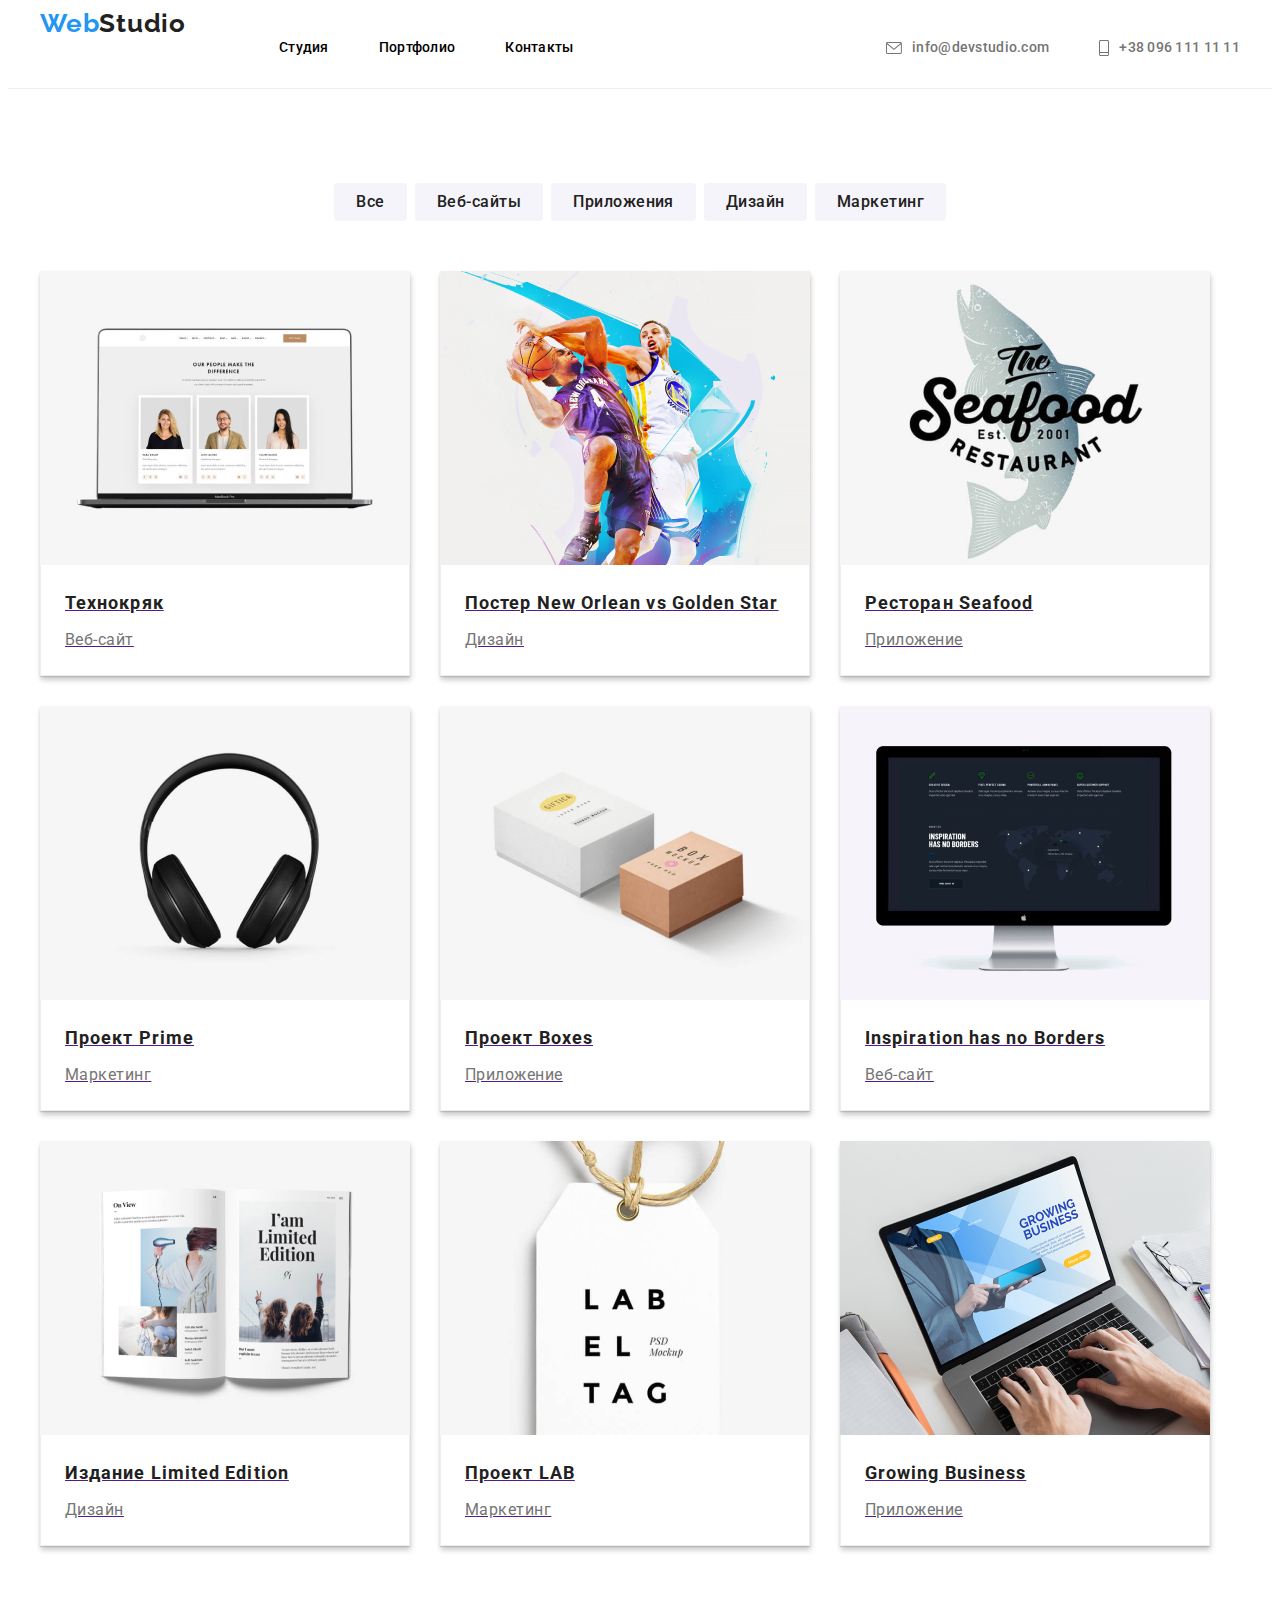
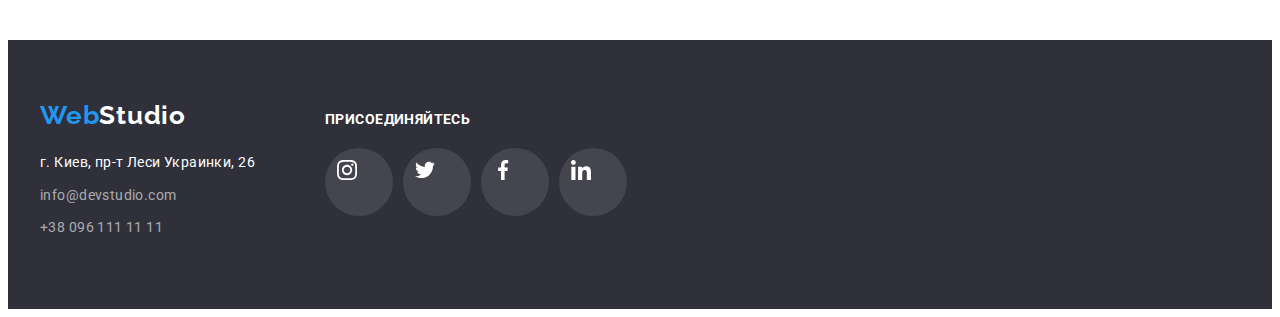
==== commit 00fe3cb5: "hw4" ====
--- a/portfolio.html
+++ b/portfolio.html
@@ -57,59 +57,85 @@
   
         <ul class="list projects-list">
             <li class="projects-item"> 
+                <a class="img-projects" href="">  
                 <img src="./image/img.jpg" alt="Технокряк" width="370">
                 <div class="card">
                 <h3 class="projects-title">Технокряк</h3>
-                    <p class="projects-after-title">Веб-сайт</p></div></li>
+                    <p class="projects-after-title">Веб-сайт</p></div> 
+                </a>
+            </li>
 
             <li class="link projects-item"> 
+                <a class="img-projects" href="">
                 <img src="./image/img (2).jpg" alt="Постер" width="370">  
                 <div class="card">
                 <h3 class="projects-title"> Постер New Orlean vs Golden Star </h3> 
-                    <p  class="projects-after-title"> Дизайн </p> </div> </li>
+                    <p  class="projects-after-title"> Дизайн </p> </div>
+                </a>
+             </li>
                
            
             <li class="link projects-item"> 
+                <a class="img-projects" href="">
                 <img  src="./image/img (3).jpg" alt="Ресторан Seafood" width="370">
                 <div class="card">
                 <h3 class="projects-title">Ресторан Seafood</h3>
-                    <p  class="projects-after-title">Приложение</p>  </div> </li>
+                    <p  class="projects-after-title">Приложение</p>  </div>
+                </a>
+             </li>
 
              <li class="link projects-item"> 
+                <a class="img-projects" href="">
                  <img  src="./image/img (4).jpg" alt="Проект Prime" width="370">
                 <div class="card">
                <h3 class="projects-title">Проект Prime</h3>
-                    <p  class="projects-after-title">Маркетинг</p>  </div> </li>
+                    <p  class="projects-after-title">Маркетинг</p>  </div> 
+                </a>
+            </li>
 
             <li class="link projects-item"> 
+                <a class="img-projects" href="">
                 <img  src="./image/img (5).jpg" alt="Проект Boxes" width="370">
                 <div class="card">
               <h3 class="projects-title">Проект Boxes</h3>
-                    <p  class="projects-after-title">Приложение</p>  </div> </li>
+                    <p  class="projects-after-title">Приложение</p>  </div> 
+                </a>
+            </li>
 
             <li class="link projects-item"> 
+                <a class="img-projects" href="">
                 <img  src="./image/img (6).jpg" alt="Inspiration has no Borders" width="370">
                 <div class="card">
              <h3 class="projects-title">Inspiration has no Borders</h3>
-                    <p  class="projects-after-title">Веб-сайт</p> </div> </li>
+                    <p  class="projects-after-title">Веб-сайт</p> </div> 
+                </a>
+            </li>
 
-            <li class="link projects-item"> 
+            <li class="link projects-item">
+                <a class="img-projects" href="">
                 <img   src="./image/img (7).jpg" alt="Издание Limited Edition" width="370">
                 <div class="card">
              <h3 class="projects-title">Издание Limited Edition</h3>
-                    <p  class="projects-after-title">Дизайн</p> </div> </li>
+                    <p  class="projects-after-title">Дизайн</p> </div> 
+                </a>
+            </li>
 
             <li class="link projects-item"> 
+                <a class="img-projects" href="">
                 <img   src="./image/img (8).jpg" alt="Проект LAB" width="370">
                 <div class="card">
               <h3 class="projects-title">Проект LAB</h3>
-                    <p  class="projects-after-title">Маркетинг</p>  </div> </li>
+                    <p  class="projects-after-title">Маркетинг</p>  </div> 
+                </a>
+            </li>
 
             <li class="link projects-item"> 
+                <a class="img-projects" href="">
                 <img  src="./image/img (9.jpg" alt="Growing Business" width="370">
                 <div class="card">
             <h3 class="projects-title">Growing Business</h3>
-                    <p  class="projects-after-title">Приложение</p> </div> </li>
+                    <p  class="projects-after-title">Приложение</p> </div> 
+                </a></li>
                 </ul>
           </div>
       </section>
--- a/css/style.css
+++ b/css/style.css
@@ -402,13 +402,16 @@
 }
 .client-link {
   display: inline-block;
-  color: #AFB1B8;
-  border: 1px solid #AFB1B8;
+  border: 1px solid #afb1b8;
+	border-radius: 4px;
+	padding: 14px 32px;
+	color: #afb1b8;
 }
 .client-link:hover,
 .client-link:focus {
  color: var(--accent-color);
  border: 1px solid var(--accent-color);
+ fill: currentColor;
 }
 .client-icon {
   fill: currentColor;
@@ -581,10 +584,10 @@
 .projects-item:nth-last-child(-n + 3) {
   margin-bottom: 0;
 }  
-.projects-item:hover
-.projects-item:focus {
- box-shadow: 0px 1px 1px rgba(0, 0, 0, 0.12), 0px 4px 4px rgba(0, 0, 0, 0.06),
-    1px 4px 6px rgba(0, 0, 0, 0.16);
+.projects-list > .projects-item:hover,
+.projects-list > .projects-item {
+  box-shadow: 0px 1px 1px rgba(0, 0, 0, 0.12), 0px 4px 4px rgba(0, 0, 0, 0.06), 
+  1px 4px 6px rgba(0, 0, 0, 0.16);
 }
 
 .projects-title {
